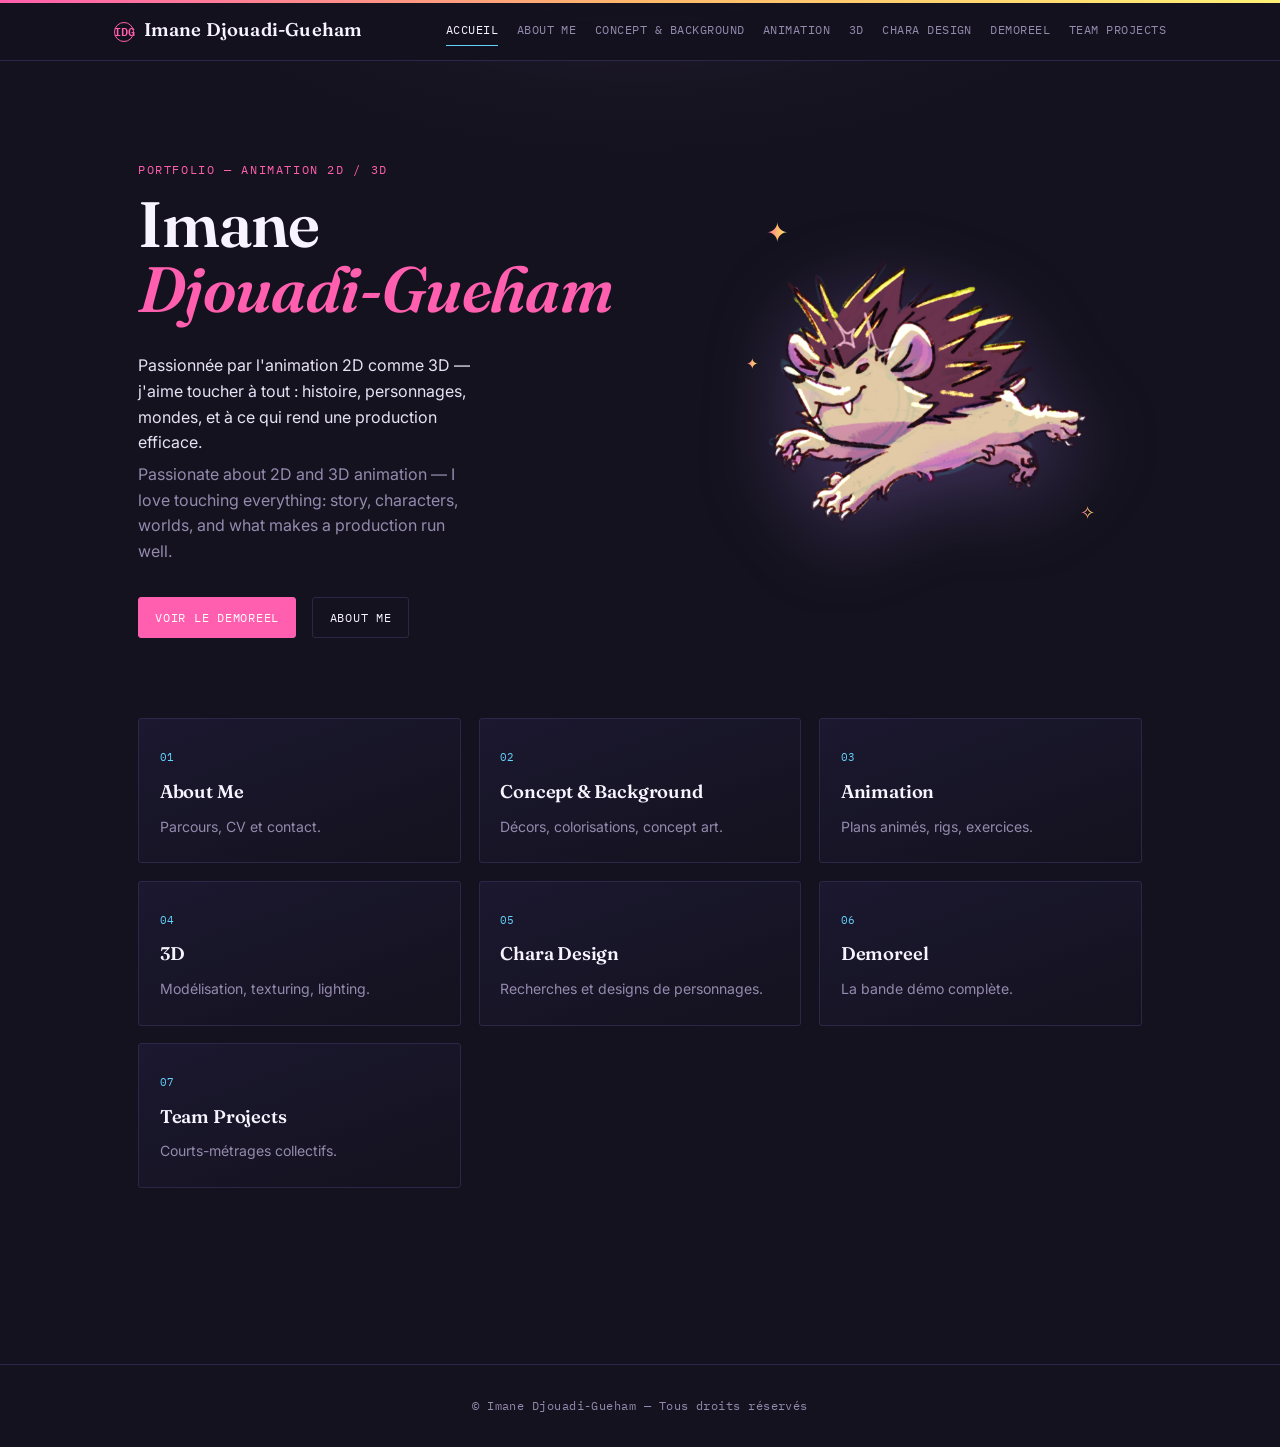
==== index.html @ 21fc52e0 "Portfolio d'Imane Djouadi--Gueham" ====
<!DOCTYPE html>

<html lang="fr">
<head>
<meta charset="utf-8"/>
<meta content="width=device-width, initial-scale=1" name="viewport"/>
<title>Imane DJOUADI-GUEHAM</title>
<meta content="Je suis passionnée par l'animation 2D comme 3D !" name="description"/>
<link href="images/stick_favicon.png" rel="icon"/>
<link href="style.css" rel="stylesheet"/>
</head>
<body>
<a class="skip-link" href="#main">Aller au contenu</a>
<header class="site-header">
<div class="header-inner">
<a class="logo" href="index.html"><span class="logo-mark">IDG</span> Imane Djouadi-Gueham</a>
<button aria-expanded="false" aria-label="Ouvrir le menu" class="nav-toggle">☰</button>
<nav class="main-nav"><a href="index.html">Accueil</a>
<a href="about-me.html">About Me</a>
<a href="concepts-illustrations.html">Concept &amp; Background</a>
<a href="animation.html">Animation</a>
<a href="3d.html">3D</a>
<a href="character-design.html">Chara Design</a>
<a href="demoreel.html">Demoreel</a>
<a href="team-projects.html">Team Projects</a></nav>
</div>
</header>
<main id="main">
<section class="hero">
<div>
<p class="eyebrow">Portfolio — Animation 2D / 3D</p>
<h1>Imane<br/><em>Djouadi-Gueham</em></h1>
<p class="hero-tagline">
<span class="fr">Passionnée par l'animation 2D comme 3D — j'aime toucher à tout : histoire, personnages, mondes, et à ce qui rend une production efficace.</span>
<span class="en">Passionate about 2D and 3D animation — I love touching everything: story, characters, worlds, and what makes a production run well.</span>
</p>
<div class="hero-cta">
<a class="btn btn-solid" href="demoreel.html">Voir le Demoreel</a>
<a class="btn btn-ghost" href="about-me.html">About Me</a>
</div>
</div>
<figure class="hero-visual">
<span aria-hidden="true" class="deco-star star-1">✦</span>
<span aria-hidden="true" class="deco-star star-2">✧</span>
<span aria-hidden="true" class="deco-star star-3">✦</span>
<img alt="Illustration de présentation — créature cartoon" src="images/hero-portrait.png"/>
</figure>
</section>
<section aria-label="Sections du portfolio" class="section-grid">
<a class="section-card" href="about-me.html">
<span class="num">01</span>
<h3>About Me</h3>
<p>Parcours, CV et contact.</p>
</a><a class="section-card" href="concepts-illustrations.html">
<span class="num">02</span>
<h3>Concept &amp; Background</h3>
<p>Décors, colorisations, concept art.</p>
</a><a class="section-card" href="animation.html">
<span class="num">03</span>
<h3>Animation</h3>
<p>Plans animés, rigs, exercices.</p>
</a><a class="section-card" href="3d.html">
<span class="num">04</span>
<h3>3D</h3>
<p>Modélisation, texturing, lighting.</p>
</a><a class="section-card" href="character-design.html">
<span class="num">05</span>
<h3>Chara Design</h3>
<p>Recherches et designs de personnages.</p>
</a><a class="section-card" href="demoreel.html">
<span class="num">06</span>
<h3>Demoreel</h3>
<p>La bande démo complète.</p>
</a><a class="section-card" href="team-projects.html" style="grid-column: span 1;">
<span class="num">07</span>
<h3>Team Projects</h3>
<p>Courts-métrages collectifs.</p>
</a></section>
</main>
<footer class="site-footer">© Imane Djouadi-Gueham — Tous droits réservés</footer>
<script src="script.js"></script>
</body>
</html>
---- style.css ----
/* ===========================================================
   Imane DJOUADI-GUEHAM — Portfolio
   Design concept: la table lumineuse d'un studio d'animation,
   la nuit — cellulos qui brillent dans le noir, onglets de
   planche façon feuille d'exposition, perforations de cel.
   Touches emo/scene/sparkledog en accent : dégradés arc-en-ciel
   au survol, petites étoiles scintillantes — sobre par défaut,
   ludique à l'interaction.
   =========================================================== */

@import url('https://fonts.googleapis.com/css2?family=Fraunces:opsz,wght@9..144,400;9..144,500;9..144,600;9..144,700&family=Inter:wght@400;500;600&family=IBM+Plex+Mono:wght@400;500&display=swap');

:root{
  --bg: #14121e;
  --bg-alt: #1b1830;
  --paper: #f2eefc;
  --paper-dim: #e5daf7;
  --ink: #231d3a;
  --heading: #f7f3ff;
  --text: #e6e1f5;
  --text-dim: #948aae;
  --accent: #ff5fae;      /* rose scene */
  --accent-2: #63d4ff;    /* bleu électrique */
  --accent-3: #b98bff;    /* violet */
  --rule: #2c2748;
  --hole: #3d3560;
  --radius: 3px;
  --maxw: 1100px;
  --rainbow: linear-gradient(90deg, #ff5fae, #ffb86b, #fff176, #7cffc4, #63d4ff, #b98bff, #ff5fae);
}

*{ box-sizing:border-box; }
html{ scroll-behavior:smooth; }

body{
  margin:0;
  background:
    radial-gradient(ellipse 900px 500px at 50% -10%, rgba(185,139,255,0.10), transparent 60%),
    var(--bg);
  color:var(--text);
  font-family:'Inter', sans-serif;
  font-size:16px;
  line-height:1.6;
  -webkit-font-smoothing:antialiased;
}

a{ color:inherit; text-decoration:none; }
img{ max-width:100%; display:block; }

@keyframes rainbow-slide{
  0%{ background-position:0% 50%; }
  100%{ background-position:200% 50%; }
}
@keyframes twinkle{
  0%,100%{ transform:scale(0.82); opacity:0.75; }
  50%{ transform:scale(1.15); opacity:1; }
}

.eyebrow{
  font-family:'IBM Plex Mono', monospace;
  font-size:0.72rem;
  letter-spacing:0.14em;
  text-transform:uppercase;
  color:var(--accent);
}

h1,h2,h3{
  font-family:'Fraunces', serif;
  font-weight:600;
  letter-spacing:-0.01em;
  margin:0 0 0.5em;
}

/* ---------- Skip link ---------- */
.skip-link{
  position:absolute; left:-999px; top:0;
  background:var(--accent); color:#fff; padding:0.6em 1em;
  z-index:200; font-family:'IBM Plex Mono',monospace; font-size:0.85rem;
}
.skip-link:focus{ left:1rem; top:1rem; }

/* ---------- Header / nav ---------- */
.site-header{
  position:sticky; top:0; z-index:100;
  background:rgba(20,18,30,0.88);
  backdrop-filter:blur(8px);
  border-bottom:1px solid var(--rule);
}
.site-header::before{
  content:"";
  position:absolute; top:0; left:0; right:0; height:3px;
  background:var(--rainbow); background-size:300% 100%;
  animation:rainbow-slide 7s linear infinite;
}
.header-inner{
  max-width:var(--maxw); margin:0 auto;
  display:flex; align-items:center; justify-content:space-between;
  padding:0.9rem 1.5rem;
  gap:1rem;
}
.logo{
  font-family:'Fraunces', serif;
  font-weight:600;
  font-size:1.15rem;
  letter-spacing:0.01em;
  color:var(--heading);
  display:flex; align-items:baseline; gap:0.5em;
  white-space:nowrap;
}
.logo .logo-mark{
  position:relative;
  color:var(--accent);
  font-family:'IBM Plex Mono', monospace;
  font-size:0.75rem;
  border:1px solid var(--accent);
  border-radius:50%;
  width:1.7em; height:1.7em;
  display:inline-flex; align-items:center; justify-content:center;
  letter-spacing:0;
}
.logo .logo-mark::after{
  content:"✧"; position:absolute; top:-0.65em; right:-0.65em; font-size:0.8em;
  background:var(--rainbow); background-size:300% 100%;
  -webkit-background-clip:text; background-clip:text; color:transparent;
  animation:rainbow-slide 2.6s linear infinite, twinkle 1.5s ease-in-out infinite;
  opacity:0; transition:opacity .25s ease;
  pointer-events:none;
}
.logo:hover .logo-mark::after{ opacity:1; }

nav.main-nav{
  display:flex; flex-wrap:wrap; gap:0.3rem 1.15rem;
  font-family:'IBM Plex Mono', monospace;
  font-size:0.76rem;
  letter-spacing:0.04em;
  text-transform:uppercase;
}
nav.main-nav a{
  position:relative;
  color:var(--text-dim);
  padding:0.35rem 0;
  border-bottom:1px solid transparent;
  transition:color .15s ease, border-color .15s ease;
}
nav.main-nav a::before{
  content:"✦"; position:absolute; left:-1rem; top:50%;
  transform:translateY(-50%) scale(0.6);
  font-size:0.85em;
  background:var(--rainbow); background-size:300% 100%;
  -webkit-background-clip:text; background-clip:text; color:transparent;
  animation:rainbow-slide 3s linear infinite;
  opacity:0; transition:opacity .2s ease, transform .2s ease;
  pointer-events:none;
}
nav.main-nav a:hover,
nav.main-nav a:focus-visible{ color:var(--accent); border-color:var(--accent); }
nav.main-nav a:hover::before,
nav.main-nav a:focus-visible::before{ opacity:1; transform:translateY(-50%) scale(1); }
nav.main-nav a.is-active{ color:var(--heading); border-color:var(--accent-2); }

.nav-toggle{
  display:none;
  background:none; border:1px solid var(--rule); color:var(--text);
  width:2.4rem; height:2.4rem; border-radius:var(--radius);
  font-size:1.1rem; cursor:pointer;
}

@media (max-width:820px){
  .nav-toggle{ display:block; }
  nav.main-nav{
    display:none;
    position:absolute; left:0; right:0; top:100%;
    background:var(--bg-alt);
    border-bottom:1px solid var(--rule);
    padding:1rem 1.5rem 1.4rem;
    flex-direction:column; gap:0.9rem;
  }
  nav.main-nav.is-open{ display:flex; }
}

/* ---------- Hero (accueil) ---------- */
.hero{
  position:relative;
  max-width:var(--maxw); margin:0 auto;
  padding:5.5rem 1.5rem 4rem;
  display:grid; grid-template-columns:1.1fr 0.9fr; gap:3rem;
  align-items:center;
}
@media (max-width:780px){ .hero{ grid-template-columns:1fr; padding-top:3.5rem; } }

.hero h1{
  font-size:clamp(2.4rem, 5vw, 4rem);
  line-height:1.02;
  color:var(--heading);
}
.hero h1 em{ font-style:italic; color:var(--accent); }
.hero-tagline{ max-width:34ch; color:var(--text-dim); margin-top:1rem; }
.hero-tagline .fr{ color:var(--text); display:block; margin-bottom:0.4em; }

.hero-cta{ margin-top:2rem; display:flex; gap:1rem; flex-wrap:wrap; }
.btn{
  display:inline-flex; align-items:center; gap:0.5em;
  font-family:'IBM Plex Mono', monospace; font-size:0.78rem;
  letter-spacing:0.06em; text-transform:uppercase;
  padding:0.8em 1.3em; border-radius:var(--radius);
  border:1px solid var(--accent);
  transition:transform .15s ease, background .2s ease, background-position .2s ease, color .15s ease, box-shadow .3s ease;
}
.btn-solid{ background:var(--accent); color:#fff; background-size:100% 100%; }
.btn-solid:hover{
  background:var(--rainbow); background-size:300% 100%;
  animation:rainbow-slide 3s linear infinite;
  border-color:transparent;
  box-shadow:0 10px 26px -10px rgba(255,95,174,0.55);
  transform:translateY(-2px);
}
.btn-ghost{ color:var(--heading); border-color:var(--rule); }
.btn-ghost:hover{ border-color:var(--accent); color:var(--accent); transform:translateY(-2px); }

/* Hero visual — image integrated cleanly with the text, no heavy frame */
.hero-visual{
  position:relative;
  display:flex;
  align-items:center;
  justify-content:center;
}
.hero-visual img{
  width:100%;
  max-width:420px;
  height:auto;
  object-fit:contain;
  /* soft floating feel, no hard frame */
  filter:drop-shadow(0 18px 40px rgba(185,139,255,0.28));
}

/* decorative sparkles around the hero image */
.deco-star{
  position:absolute; pointer-events:none;
  background:var(--rainbow); background-size:300% 100%;
  -webkit-background-clip:text; background-clip:text; color:transparent;
  animation:rainbow-slide 4s linear infinite, twinkle 2.6s ease-in-out infinite;
}
.deco-star.star-1{ top:-8px; left:4%; font-size:1.7rem; animation-delay:0s, 0s; }
.deco-star.star-2{ bottom:12%; right:2%; font-size:1.15rem; animation-delay:1s, .6s; }
.deco-star.star-3{ top:38%; left:-6px; font-size:0.95rem; animation-delay:.5s, 1.3s; }

/* ---------- Section links grid (home) ---------- */
.section-grid{
  max-width:var(--maxw); margin:0 auto;
  padding:1rem 1.5rem 6rem;
  display:grid; grid-template-columns:repeat(3,1fr); gap:1.1rem;
}
@media (max-width:820px){ .section-grid{ grid-template-columns:repeat(2,1fr); } }
@media (max-width:520px){ .section-grid{ grid-template-columns:1fr; } }

.section-card{
  position:relative;
  border:1px solid var(--rule);
  border-radius:var(--radius);
  padding:1.5rem 1.3rem;
  background:linear-gradient(160deg, var(--bg-alt), var(--bg));
  transition:border-color .18s ease, transform .18s ease, box-shadow .25s ease;
}
.section-card:hover{
  border-color:var(--accent);
  transform:translateY(-3px);
  box-shadow:0 16px 36px -20px rgba(255,95,174,0.4), 0 0 0 1px rgba(185,139,255,0.2) inset;
}
.section-card .num{
  font-family:'IBM Plex Mono', monospace; font-size:0.7rem; color:var(--accent-2);
}
.section-card h3{ font-size:1.15rem; margin-top:0.5rem; color:var(--heading); }
.section-card p{ color:var(--text-dim); font-size:0.88rem; margin:0.4rem 0 0; }
.section-card.section-card-thumb{ padding-top:0; overflow:hidden; }
.card-thumb{
  width:calc(100% + 2.6rem); margin:0 -1.3rem 1rem;
  aspect-ratio:16/9; object-fit:cover; display:block;
}
.section-card.section-card-thumb .num{ margin-top:0; }

/* ---------- Generic page header ---------- */
.page-head{
  max-width:var(--maxw); margin:0 auto;
  padding:3.2rem 1.5rem 1.5rem;
  border-bottom:1px solid var(--rule);
}
.page-head h1{ font-size:clamp(2rem,4vw,2.8rem); color:var(--heading); }

main{ max-width:var(--maxw); margin:0 auto; padding:0 1.5rem 5rem; }

/* ---------- Bilingual text blocks ---------- */
.bilingual{ margin:1.6rem 0; }
.bilingual .fr{ color:var(--text); }
.bilingual .en{ color:var(--text-dim); font-style:italic; margin-top:0.35em; }

/* ---------- Video embed ---------- */
.video-block{ margin:2.2rem 0 2.8rem; }
.video-frame{
  position:relative; width:100%; aspect-ratio:16/9;
  background:#0c0a14; border-radius:var(--radius); overflow:hidden;
  border:1px solid var(--rule);
  box-shadow:0 20px 44px -28px rgba(185,139,255,0.4);
}
.video-frame iframe{ position:absolute; inset:0; width:100%; height:100%; border:0; }
.video-caption{ margin-top:0.8rem; }

/* ---------- Group heading inside a section ---------- */
.group-head{
  margin:3.2rem 0 0.4rem;
  padding-top:1.6rem;
  border-top:1px dashed var(--rule);
}
.group-head:first-child{ border-top:none; margin-top:1.4rem; padding-top:0; }
.group-head .eyebrow{ display:block; margin-bottom:0.3em; }

/* ---------- Image gallery (masonry, no cropping, click-to-enlarge) ---------- */
.reel{
  columns:2;
  column-gap:2.4rem;
  margin:1.8rem 0 3.5rem;
}
.gallery-item{
  break-inside:avoid;
  -webkit-column-break-inside:avoid;
  margin:0 0 2.2rem;
  display:inline-block;
  width:100%;
}
.gallery-item.gallery-wide{
  display:block;
  column-span:all;
  width:100%;
  margin:0 0 2.2rem;
}
.gallery-trigger{
  all:unset; box-sizing:border-box;
  display:block; width:100%; cursor:zoom-in;
  border-radius:var(--radius); overflow:hidden;
  transition:transform .18s ease, box-shadow .25s ease;
}
.gallery-trigger:hover{
  transform:translateY(-2px);
  box-shadow:0 16px 34px -20px rgba(185,139,255,0.5);
}
.gallery-trigger:focus-visible{ outline:2px solid var(--accent); outline-offset:3px; }
.gallery-img{ width:100%; height:auto; display:block; } /* jamais recadrée */
.gallery-media{ width:100%; height:auto; display:block; border-radius:var(--radius); }
.gallery-tab{
  display:flex; justify-content:space-between; align-items:baseline;
  font-family:'IBM Plex Mono', monospace; font-size:0.66rem;
  letter-spacing:0.06em; text-transform:uppercase; color:var(--text-dim);
  margin-top:0.6rem;
}
.gallery-caption{ margin-top:0.5rem; }
.gallery-caption .fr{ color:var(--text); font-size:0.92rem; }
.gallery-caption .en{ color:var(--text-dim); font-size:0.85rem; font-style:italic; margin-top:0.2em; }

@media (max-width:640px){
  .reel{ columns:1 100%; }
}

/* Page Animation : gifs/vidéos de taille uniforme, empilés en une
   seule colonne (léger recadrage accepté pour l'uniformité). */
.reel-videos{ columns:1; column-gap:0; }
.reel-videos .gallery-item{ margin:0 0 1.8rem; max-width:100%; }
.reel-videos .gallery-media{
  aspect-ratio:16/9;
  width:100%; height:auto;
  object-fit:cover;
  border-radius:var(--radius);
}

/* ---------- Lightbox (affichage plein écran) ---------- */
.lightbox{
  position:fixed; inset:0; z-index:1000;
  background:rgba(10,8,16,0.94);
  backdrop-filter:blur(6px);
  display:flex; align-items:center; justify-content:center;
  padding:3.5rem 1.5rem;
  opacity:0; visibility:hidden;
  transition:opacity .2s ease;
}
.lightbox.is-open{ opacity:1; visibility:visible; }
.lightbox img{
  max-width:100%; max-height:82vh; width:auto; height:auto;
  object-fit:contain; border-radius:2px;
  box-shadow:0 40px 90px -30px rgba(0,0,0,0.7);
}
.lightbox-caption{
  position:fixed; left:0; right:0; bottom:1.3rem; text-align:center;
  font-family:'IBM Plex Mono', monospace; font-size:0.75rem;
  color:var(--text-dim); padding:0 4.5rem;
}
.lightbox-close, .lightbox-prev, .lightbox-next{
  position:fixed;
  background:rgba(255,255,255,0.06); border:1px solid var(--rule); color:var(--text);
  width:2.6rem; height:2.6rem; border-radius:50%; cursor:pointer;
  display:flex; align-items:center; justify-content:center; font-size:1.2rem;
  line-height:1;
  transition:border-color .2s ease, color .2s ease;
}
.lightbox-close:hover, .lightbox-prev:hover, .lightbox-next:hover{
  border-color:var(--accent); color:var(--accent);
}
.lightbox-close{ top:1.2rem; right:1.4rem; }
.lightbox-prev{ left:1rem; top:50%; transform:translateY(-50%); }
.lightbox-next{ right:1rem; top:50%; transform:translateY(-50%); }
@media (max-width:640px){
  .lightbox{ padding:4rem 0.75rem; }
  .lightbox-caption{ padding:0 1rem; font-size:0.7rem; }
}

/* ---------- Team project card ---------- */
.project-card{
  display:grid; grid-template-columns:280px 1fr; gap:1.8rem;
  padding:2.2rem 0; border-top:1px solid var(--rule);
  align-items:start;
}
.project-card:first-of-type{ border-top:none; }
@media (max-width:700px){ .project-card{ grid-template-columns:1fr; } }
.project-card .cel-img{ margin-left:0; width:100%; aspect-ratio:16/10; }
.project-card .paper-wrap{ background:var(--paper); border-radius:var(--radius); padding:0.6rem; }
.project-card h3{ color:var(--heading); font-size:1.4rem; margin-bottom:0.2rem; }
.project-card .runtime{ color:var(--accent-2); font-family:'IBM Plex Mono',monospace; font-size:0.75rem; text-transform:uppercase; letter-spacing:.05em; }
.project-card .meta-line{ margin:0.9rem 0 0.2rem; font-size:0.88rem; color:var(--text-dim); }
.project-card .meta-line b{ color:var(--text); font-weight:600; text-transform:uppercase; font-size:0.72rem; letter-spacing:.05em; font-family:'IBM Plex Mono',monospace; }
.project-card .watch-link{
  display:inline-block; margin-top:0.9rem;
  font-family:'IBM Plex Mono', monospace; font-size:0.75rem;
  color:var(--accent); border-bottom:1px solid var(--accent);
  text-transform:uppercase; letter-spacing:.05em;
  transition:color .2s ease, border-color .2s ease;
}
.project-card .watch-link:hover{
  background:var(--rainbow); background-size:300% 100%;
  -webkit-background-clip:text; background-clip:text; color:transparent;
  animation:rainbow-slide 3s linear infinite;
  border-color:var(--accent-2);
}

/* ---------- About page ---------- */
.about-layout{
  display:grid; grid-template-columns:1fr 1fr; gap:3rem;
  padding-top:1rem;
  align-items:stretch;
}
@media (max-width:820px){
  .about-layout{ grid-template-columns:1fr; }
  .about-portrait{ height:auto; max-height:min(70vh, 640px); }
  .about-portrait .cel-img{ height:100%; min-height:420px; }
}
.about-portrait{
  margin:0;
  height:100%;
  min-height:0;
  overflow:hidden;
}
.about-portrait .cel-img{
  margin-left:0;
  width:100%;
  height:100%;
  object-fit:cover;
  object-position:center 20%;
  display:block;
}
.cv-line{ margin-top:1.8rem; }
.cv-line a{
  display:inline-flex; align-items:center; gap:0.5em;
  font-family:'IBM Plex Mono',monospace; font-size:0.95rem;
  padding:0.75em 1.4em; border-radius:var(--radius);
  border:1px solid var(--accent); color:var(--accent);
  text-transform:uppercase; letter-spacing:.05em;
  transition:color .2s ease, border-color .2s ease, background .2s ease, transform .15s ease, box-shadow .3s ease;
}
.cv-line a:hover{
  background:var(--rainbow); background-size:300% 100%;
  animation:rainbow-slide 3s linear infinite;
  border-color:transparent; color:#fff;
  transform:translateY(-2px);
  box-shadow:0 10px 26px -10px rgba(255,95,174,0.5);
}

/* ---------- Contact form ---------- */
.contact-form{ margin-top:2.5rem; max-width:520px; }
.contact-form label{
  display:block; font-family:'IBM Plex Mono',monospace; font-size:0.7rem;
  text-transform:uppercase; letter-spacing:0.06em; color:var(--text-dim);
  margin:1.1rem 0 0.4rem;
}
.contact-form input, .contact-form textarea{
  width:100%; background:var(--bg-alt); border:1px solid var(--rule);
  border-radius:var(--radius); color:var(--text); font-family:'Inter',sans-serif;
  padding:0.7em 0.8em; font-size:0.95rem;
}
.contact-form input:focus, .contact-form textarea:focus{
  outline:none; border-color:var(--accent);
}
.contact-form button{
  margin-top:1.4rem; cursor:pointer;
  font-family:'IBM Plex Mono', monospace; font-size:0.78rem;
  letter-spacing:0.06em; text-transform:uppercase;
  padding:0.8em 1.6em; border-radius:var(--radius);
  border:1px solid var(--accent); background:var(--accent); color:#fff;
  transition:background .2s ease, box-shadow .3s ease, transform .15s ease;
}
.contact-form button:hover{
  background:var(--rainbow); background-size:300% 100%;
  animation:rainbow-slide 3s linear infinite;
  border-color:transparent;
  box-shadow:0 10px 26px -10px rgba(255,95,174,0.55);
  transform:translateY(-2px);
}
.form-note{ margin-top:0.8rem; font-size:0.8rem; color:var(--accent-2); display:none; }
.form-note.is-visible{ display:block; }

/* ---------- Cross-links footer ("découvrez une autre section") ---------- */
.discover{
  border-top:1px solid var(--rule); margin-top:3rem; padding-top:2rem;
}
.discover .eyebrow{ margin-bottom:0.9rem; display:block; }
.discover-links{
  display:flex; flex-wrap:wrap; gap:0.6rem 1rem;
  font-family:'IBM Plex Mono', monospace; font-size:0.78rem;
  text-transform:uppercase; letter-spacing:.04em;
}
.discover-links a{
  color:var(--text-dim); border:1px solid var(--rule);
  padding:0.5em 0.9em; border-radius:var(--radius);
  transition:color .15s ease, border-color .15s ease, box-shadow .25s ease;
}
.discover-links a:hover{
  color:var(--accent); border-color:var(--accent-2);
  box-shadow:0 0 0 1px rgba(99,212,255,0.25);
}

/* ---------- Back to top ---------- */
.back-top{
  display:inline-block; margin-top:2.5rem;
  font-family:'IBM Plex Mono', monospace; font-size:0.72rem;
  color:var(--text-dim); text-transform:uppercase; letter-spacing:.06em;
}
.back-top:hover{ color:var(--accent); }

/* ---------- Footer ---------- */
.site-footer{
  border-top:1px solid var(--rule);
  padding:2rem 1.5rem; text-align:center;
  font-family:'IBM Plex Mono', monospace; font-size:0.72rem;
  color:var(--text-dim); letter-spacing:.04em;
}

/* ---------- Reduced motion ---------- */
@media (prefers-reduced-motion: reduce){
  html{ scroll-behavior:auto; }
  *{ transition:none !important; animation:none !important; }
}

/* ---------- Focus visibility ---------- */
a:focus-visible, button:focus-visible, input:focus-visible, textarea:focus-visible{
  outline:2px solid var(--accent); outline-offset:2px;
}

/* ---------- Missing image fallback marker (see script.js) ---------- */
.img-missing{ opacity:0.55; }
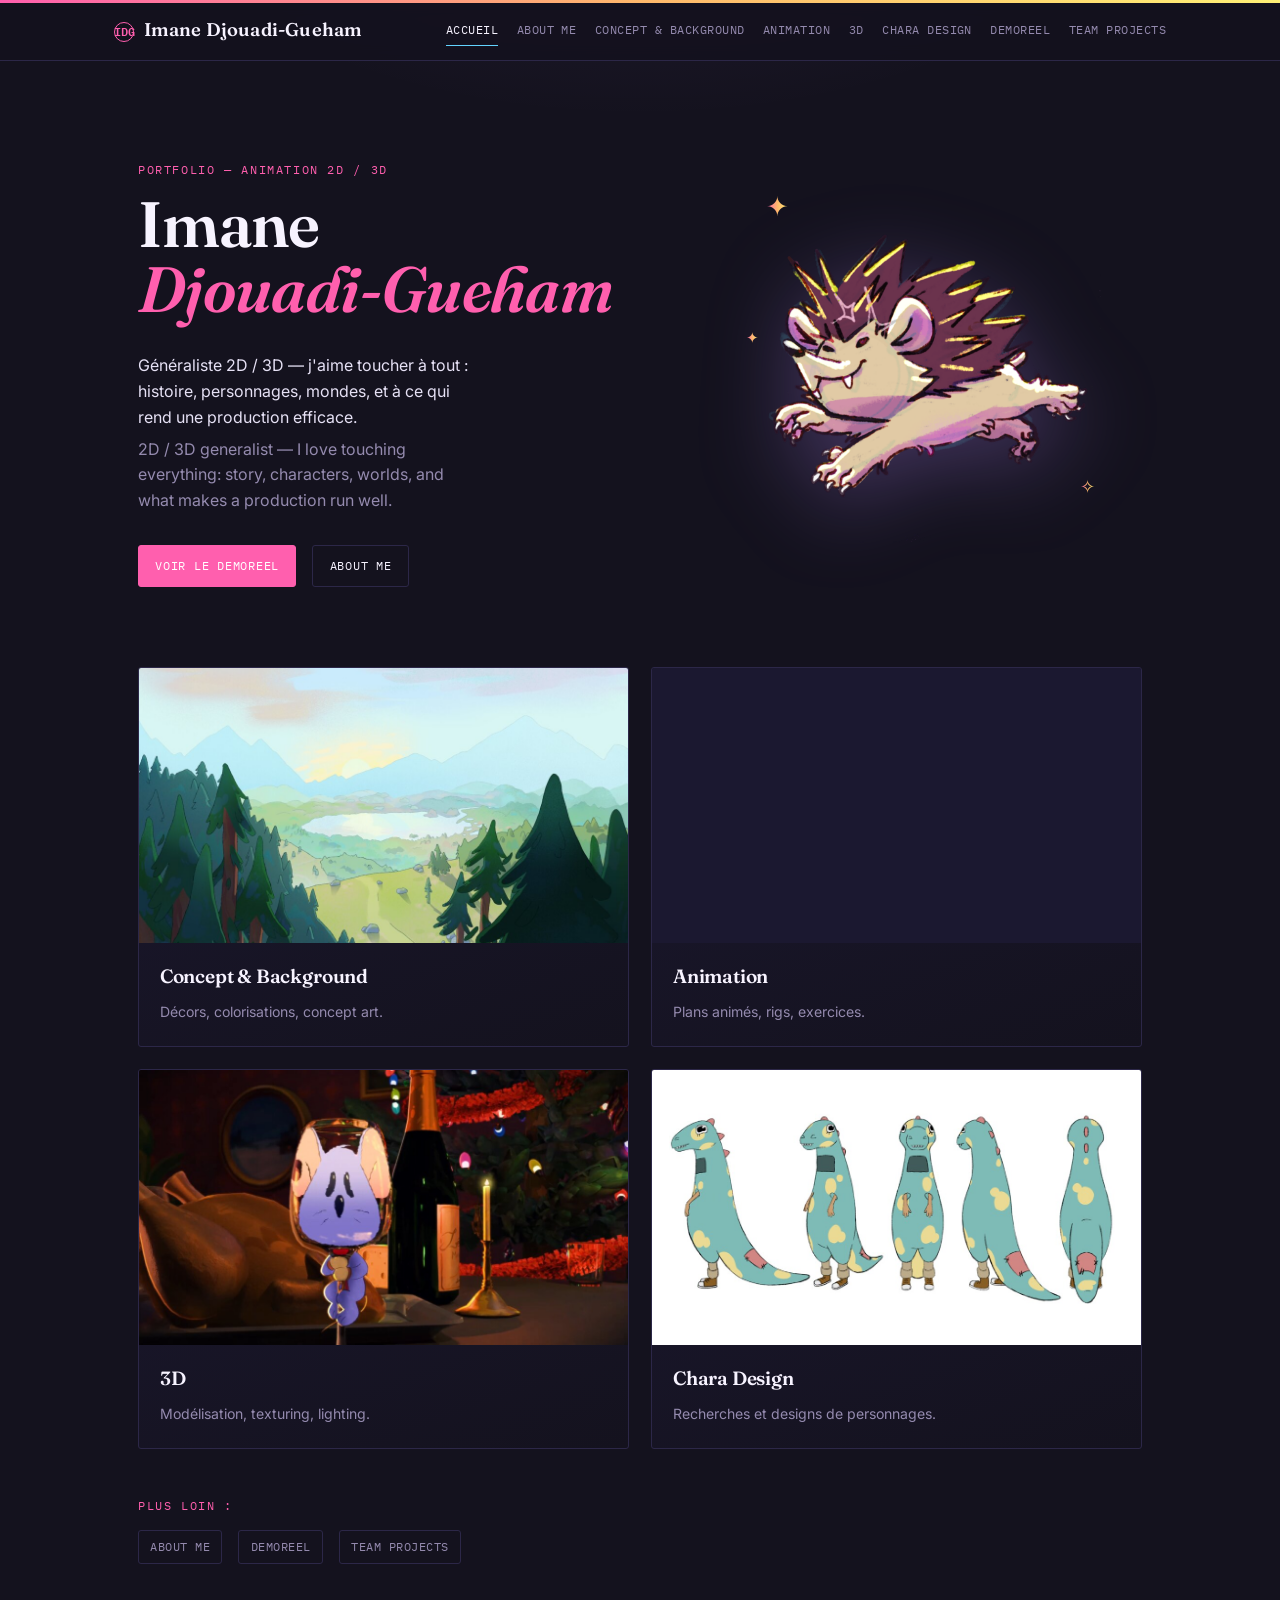
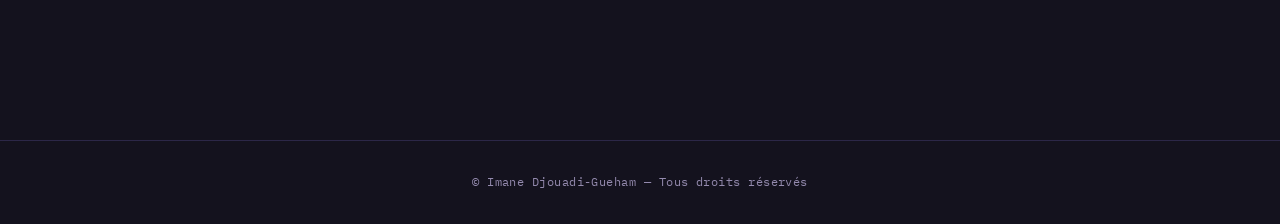
==== commit 11cb5de6: "update1" ====
--- a/index.html
+++ b/index.html
@@ -31,8 +31,8 @@
 <p class="eyebrow">Portfolio — Animation 2D / 3D</p>
 <h1>Imane<br/><em>Djouadi-Gueham</em></h1>
 <p class="hero-tagline">
-<span class="fr">Passionnée par l'animation 2D comme 3D — j'aime toucher à tout : histoire, personnages, mondes, et à ce qui rend une production efficace.</span>
-<span class="en">Passionate about 2D and 3D animation — I love touching everything: story, characters, worlds, and what makes a production run well.</span>
+<span class="fr">Généraliste 2D / 3D — j'aime toucher à tout : histoire, personnages, mondes, et à ce qui rend une production efficace.</span>
+<span class="en">2D / 3D generalist — I love touching everything: story, characters, worlds, and what makes a production run well.</span>
 </p>
 <div class="hero-cta">
 <a class="btn btn-solid" href="demoreel.html">Voir le Demoreel</a>
@@ -46,36 +46,48 @@
 <img alt="Illustration de présentation — créature cartoon" src="images/hero-portrait.png"/>
 </figure>
 </section>
-<section aria-label="Sections du portfolio" class="section-grid">
-<a class="section-card" href="about-me.html">
-<span class="num">01</span>
-<h3>About Me</h3>
-<p>Parcours, CV et contact.</p>
-</a><a class="section-card" href="concepts-illustrations.html">
-<span class="num">02</span>
+<section aria-label="Sections illustrées du portfolio" class="feature-grid">
+<a class="feature-card" href="concepts-illustrations.html">
+<div class="feature-thumb"><img alt="Aperçu de la section Concept &amp; Background" loading="lazy" src="images/minia-concept.jpg"/></div>
+<div class="feature-info">
+
 <h3>Concept &amp; Background</h3>
 <p>Décors, colorisations, concept art.</p>
-</a><a class="section-card" href="animation.html">
-<span class="num">03</span>
+</div>
+</a>
+<a class="feature-card" href="animation.html">
+<div class="feature-thumb"><video aria-label="Aperçu de la section Animation" autoplay="" loop="" muted="" playsinline="" src="images/minia-animation.mp4"></video></div>
+<div class="feature-info">
+
 <h3>Animation</h3>
 <p>Plans animés, rigs, exercices.</p>
-</a><a class="section-card" href="3d.html">
-<span class="num">04</span>
+</div>
+</a>
+<a class="feature-card" href="3d.html">
+<div class="feature-thumb"><img alt="Aperçu de la section 3D" loading="lazy" src="images/minia-3d.jpg"/></div>
+<div class="feature-info">
+
 <h3>3D</h3>
 <p>Modélisation, texturing, lighting.</p>
-</a><a class="section-card" href="character-design.html">
-<span class="num">05</span>
+</div>
+</a>
+<a class="feature-card" href="character-design.html">
+<div class="feature-thumb feature-thumb-light"><img alt="Aperçu de la section Chara Design" loading="lazy" src="images/minia-chara.jpg"/></div>
+<div class="feature-info">
+
 <h3>Chara Design</h3>
 <p>Recherches et designs de personnages.</p>
-</a><a class="section-card" href="demoreel.html">
-<span class="num">06</span>
-<h3>Demoreel</h3>
-<p>La bande démo complète.</p>
-</a><a class="section-card" href="team-projects.html" style="grid-column: span 1;">
-<span class="num">07</span>
-<h3>Team Projects</h3>
-<p>Courts-métrages collectifs.</p>
-</a></section>
+</div>
+</a>
+</section>
+<section aria-label="Autres pages" class="quick-links">
+<span class="eyebrow">Plus loin :</span>
+<div class="discover-links">
+<a href="about-me.html">About Me</a>
+<a href="demoreel.html">Demoreel</a>
+<a href="team-projects.html">Team Projects</a>
+</div>
+</section>
 </main>
 <footer class="site-footer">© Imane Djouadi-Gueham — Tous droits réservés</footer>
 <script src="script.js"></script>
--- a/style.css
+++ b/style.css
@@ -244,39 +244,51 @@
 .deco-star.star-2{ bottom:12%; right:2%; font-size:1.15rem; animation-delay:1s, .6s; }
 .deco-star.star-3{ top:38%; left:-6px; font-size:0.95rem; animation-delay:.5s, 1.3s; }
 
-/* ---------- Section links grid (home) ---------- */
-.section-grid{
+/* ---------- Feature grid (home) — cartes illustrées ---------- */
+.feature-grid{
   max-width:var(--maxw); margin:0 auto;
-  padding:1rem 1.5rem 6rem;
-  display:grid; grid-template-columns:repeat(3,1fr); gap:1.1rem;
-}
-@media (max-width:820px){ .section-grid{ grid-template-columns:repeat(2,1fr); } }
-@media (max-width:520px){ .section-grid{ grid-template-columns:1fr; } }
-
-.section-card{
-  position:relative;
+  padding:1rem 1.5rem 3rem;
+  display:grid; grid-template-columns:repeat(2,1fr); gap:1.4rem;
+}
+@media (max-width:640px){ .feature-grid{ grid-template-columns:1fr; } }
+
+.feature-card{
+  display:flex; flex-direction:column;
   border:1px solid var(--rule);
   border-radius:var(--radius);
-  padding:1.5rem 1.3rem;
+  overflow:hidden;
   background:linear-gradient(160deg, var(--bg-alt), var(--bg));
   transition:border-color .18s ease, transform .18s ease, box-shadow .25s ease;
 }
-.section-card:hover{
+.feature-card:hover{
   border-color:var(--accent);
   transform:translateY(-3px);
   box-shadow:0 16px 36px -20px rgba(255,95,174,0.4), 0 0 0 1px rgba(185,139,255,0.2) inset;
 }
-.section-card .num{
-  font-family:'IBM Plex Mono', monospace; font-size:0.7rem; color:var(--accent-2);
-}
-.section-card h3{ font-size:1.15rem; margin-top:0.5rem; color:var(--heading); }
-.section-card p{ color:var(--text-dim); font-size:0.88rem; margin:0.4rem 0 0; }
-.section-card.section-card-thumb{ padding-top:0; overflow:hidden; }
-.card-thumb{
-  width:calc(100% + 2.6rem); margin:0 -1.3rem 1rem;
-  aspect-ratio:16/9; object-fit:cover; display:block;
-}
-.section-card.section-card-thumb .num{ margin-top:0; }
+.feature-thumb{
+  aspect-ratio:16/9; overflow:hidden; background:var(--bg-alt);
+}
+.feature-thumb.feature-thumb-light{
+  background:#ffffff;
+  display:flex; align-items:center; justify-content:center;
+}
+.feature-thumb.feature-thumb-light img{ width:100%; height:100%; object-fit:contain; }
+.feature-thumb img, .feature-thumb video{
+  width:100%; height:100%; object-fit:cover; display:block;
+  transition:transform .4s ease;
+}
+.feature-card:hover .feature-thumb img,
+.feature-card:hover .feature-thumb video{ transform:scale(1.045); }
+.feature-info{ padding:1.1rem 1.3rem 1.4rem; }
+.feature-info h3{ font-size:1.2rem; color:var(--heading); }
+.feature-info p{ color:var(--text-dim); font-size:0.88rem; margin:0.35rem 0 0; }
+
+/* ---------- Quick links (home) — pages secondaires ---------- */
+.quick-links{
+  max-width:var(--maxw); margin:0 auto;
+  padding:0 1.5rem 6rem;
+}
+.quick-links .eyebrow{ display:block; margin-bottom:0.9rem; }
 
 /* ---------- Generic page header ---------- */
 .page-head{
@@ -287,6 +299,52 @@
 .page-head h1{ font-size:clamp(2rem,4vw,2.8rem); color:var(--heading); }
 
 main{ max-width:var(--maxw); margin:0 auto; padding:0 1.5rem 5rem; }
+main.main-with-sidenav{ max-width:none; padding:0; margin:0; }
+
+/* ---------- Side nav (menu de projets, pages galerie) ---------- */
+.page-with-sidenav{
+  max-width:var(--maxw); margin:0 auto; padding:0 1.5rem 5rem;
+  display:grid; grid-template-columns:190px 1fr; gap:2.8rem;
+  align-items:start;
+}
+.side-nav{
+  position:sticky; top:5.2rem;
+  display:flex; flex-direction:column; gap:0.15rem;
+  padding-top:0.4rem;
+}
+.side-nav-title{
+  font-family:'IBM Plex Mono', monospace; font-size:0.68rem;
+  letter-spacing:0.14em; text-transform:uppercase; color:var(--accent);
+  margin-bottom:0.6rem;
+}
+.side-nav a{
+  font-family:'IBM Plex Mono', monospace; font-size:0.74rem;
+  line-height:1.4;
+  color:var(--text-dim);
+  padding:0.4rem 0 0.4rem 0.8rem;
+  border-left:2px solid var(--rule);
+  transition:color .15s ease, border-color .15s ease;
+}
+.side-nav a:hover, .side-nav a:focus-visible{ color:var(--accent); border-left-color:var(--accent); }
+.side-nav a.is-active{ color:var(--heading); border-left-color:var(--accent-2); }
+
+@media (max-width:880px){
+  .page-with-sidenav{ grid-template-columns:1fr; gap:0; }
+  .side-nav{
+    position:static;
+    flex-direction:row; flex-wrap:nowrap;
+    overflow-x:auto; -webkit-overflow-scrolling:touch;
+    gap:0.5rem; padding:1rem 0 1.2rem;
+    border-bottom:1px solid var(--rule); margin-bottom:0.5rem;
+  }
+  .side-nav-title{ display:none; }
+  .side-nav a{
+    white-space:nowrap; border-left:none; border-bottom:2px solid var(--rule);
+    padding:0.3rem 0.2rem;
+  }
+  .side-nav a:hover, .side-nav a:focus-visible{ border-bottom-color:var(--accent); }
+  .side-nav a.is-active{ border-bottom-color:var(--accent-2); }
+}
 
 /* ---------- Bilingual text blocks ---------- */
 .bilingual{ margin:1.6rem 0; }
